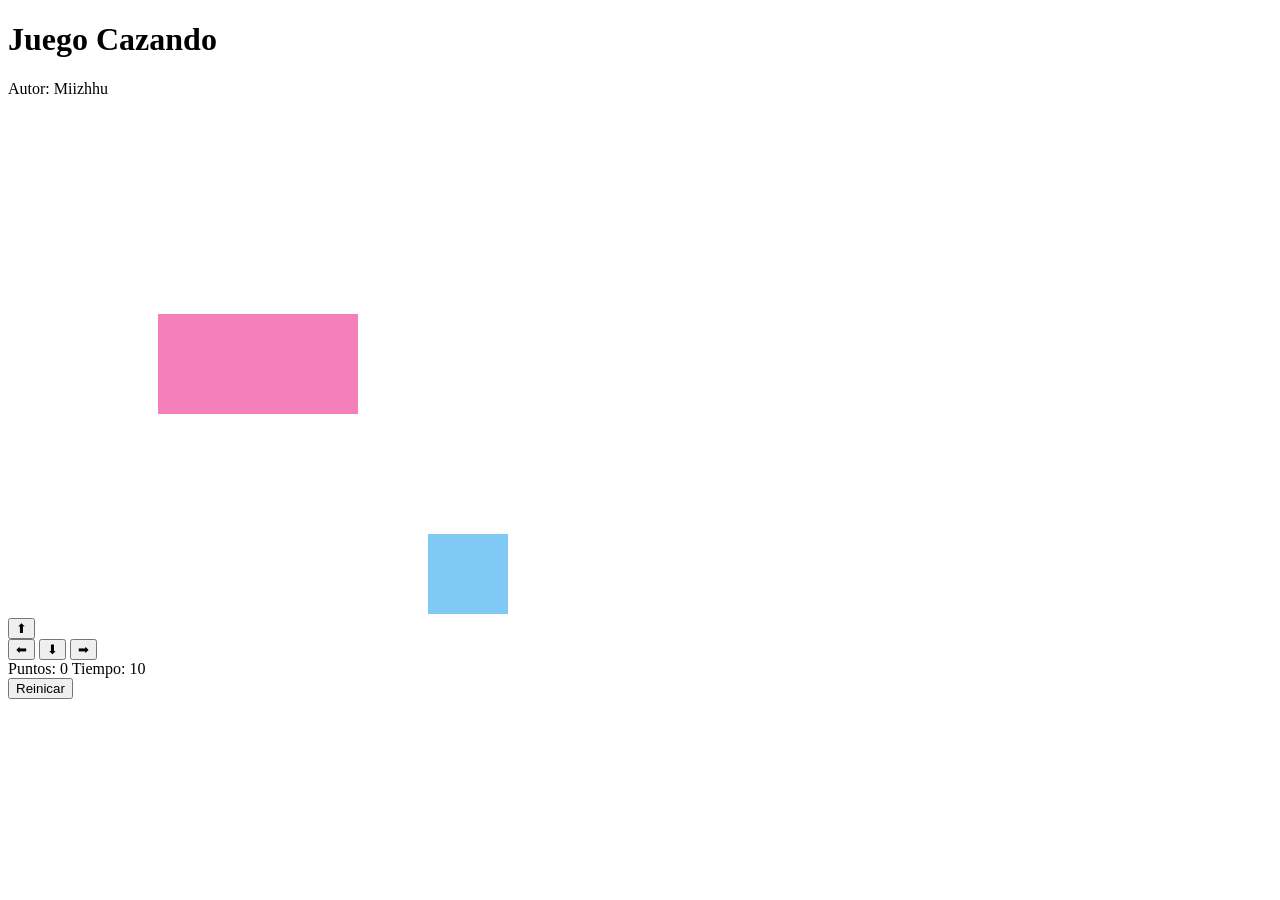
==== index.html @ d2724bd1 "se cambia el nombre a index" ====
<!DOCTYPE html>
<html>
<head>
  <title>Juego Cazando</title>
  <link rel="stylesheet" href="cazando.css">

</head>
<body onload="iniciarJuego()">

  <h1>Juego Cazando</h1>
  <p>Autor: Miizhhu </p>
  <canvas id="areaJuego" width="500" height="500"></canvas>

  <div class="controles">
    <button onclick="moverArriba()">⬆</button>
    <br>
    <button onclick="moverIzquierda()">⬅</button>
    <button onclick="moverAbajo()">⬇</button>
    <button onclick="moverDerecha()">➡</button>
  </div>


  <div class="panel">
    <span>Puntos: <span id="puntos">0</span></span>
    <span>Tiempo: <span id="tiempo">10</span></span>
  </div>
  
  <div>
    <button onclick="reiniciar()">Reinicar</button>
  </div>

  <p id="mensaje"></p>
  <script src="cazando.js"></script>
  <script src="utils.js"></script>

</body>
</html>
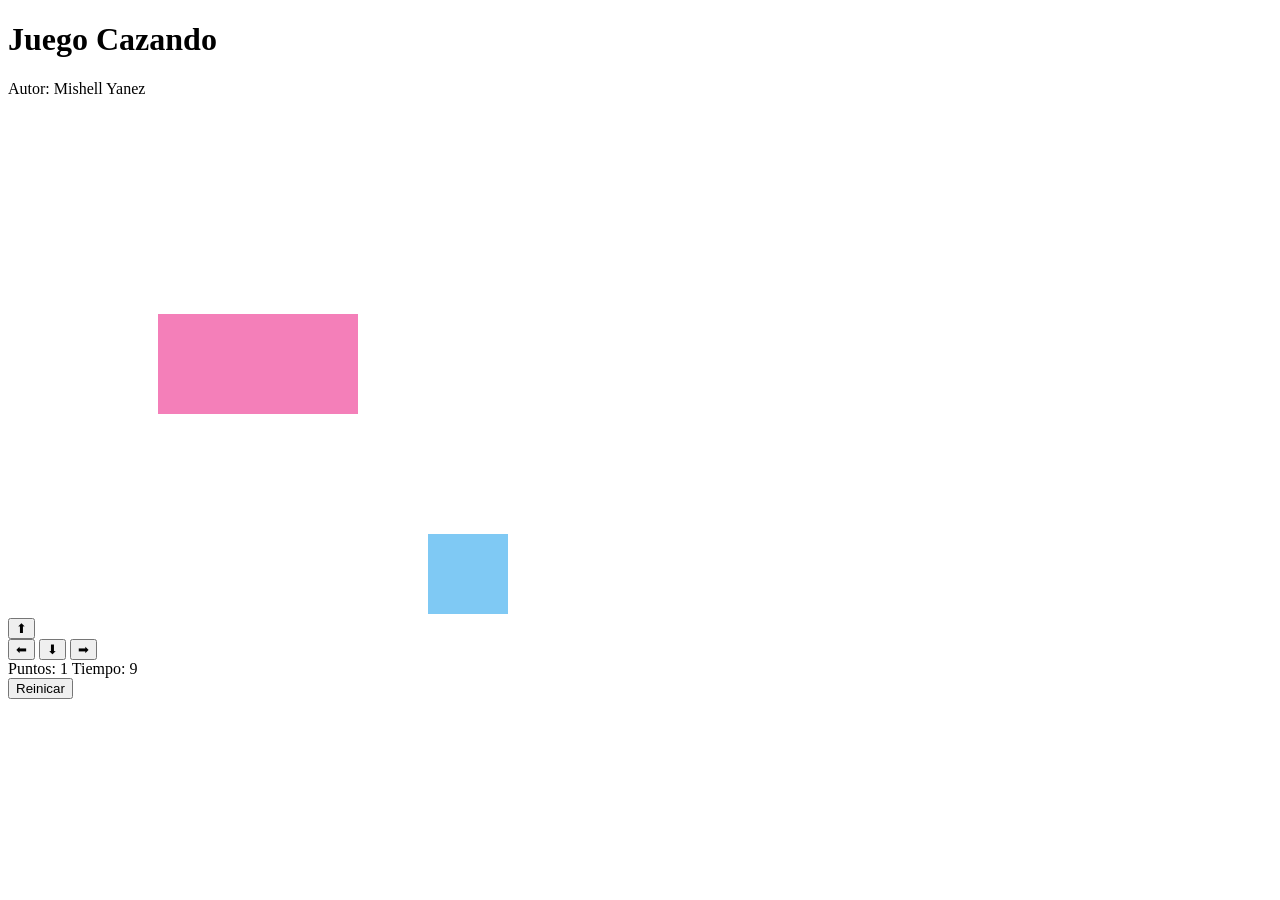
==== commit 9c423e82: "correciones hechas por el tutor" ====
--- a/index.html
+++ b/index.html
@@ -8,7 +8,7 @@
 <body onload="iniciarJuego()">
 
   <h1>Juego Cazando</h1>
-  <p>Autor: Miizhhu </p>
+  <p>Autor: Mishell Yanez </p>
   <canvas id="areaJuego" width="500" height="500"></canvas>
 
   <div class="controles">
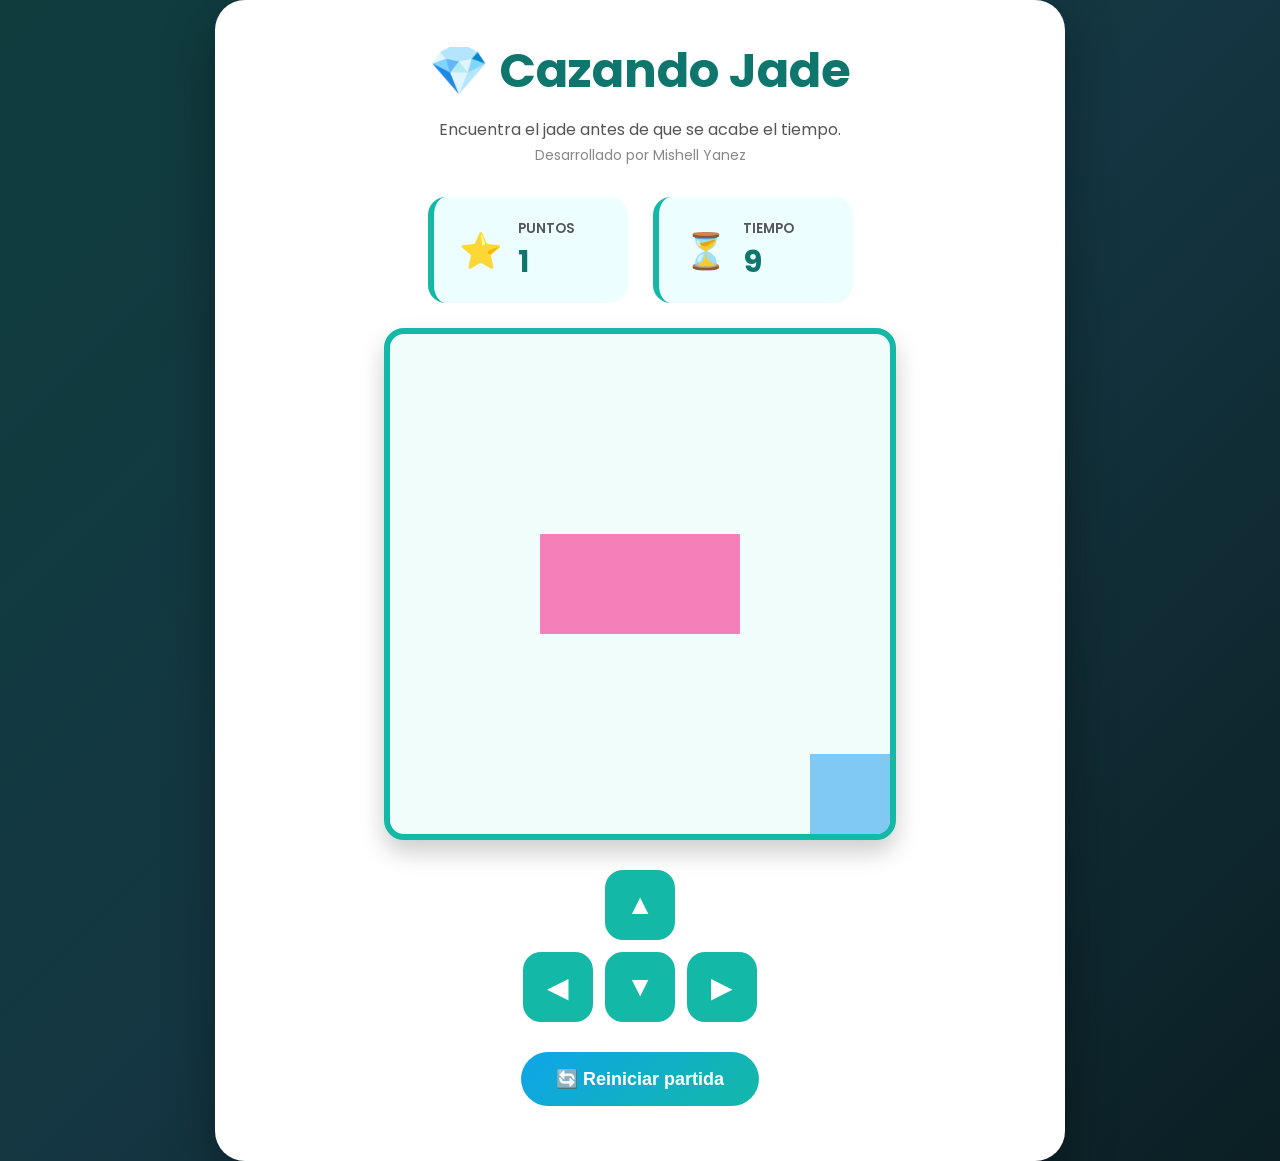
==== commit 001dcbd3: "dar un mejor estilo al juego" ====
--- a/index.html
+++ b/index.html
@@ -1,37 +1,108 @@
 <!DOCTYPE html>
-<html>
+<html lang="es">
+
 <head>
-  <title>Juego Cazando</title>
-  <link rel="stylesheet" href="cazando.css">
+
+    <meta charset="UTF-8">
+
+    <meta name="viewport" content="width=device-width, initial-scale=1.0">
+
+    <title>Cazando Jade</title>
+
+    <link rel="preconnect" href="https://fonts.googleapis.com">
+
+    <link rel="preconnect" href="https://fonts.gstatic.com" crossorigin>
+
+    <link href="https://fonts.googleapis.com/css2?family=Poppins:wght@300;400;600;700;800&display=swap" rel="stylesheet">
+
+    <link rel="stylesheet" href="cazando.css">
 
 </head>
+
 <body onload="iniciarJuego()">
 
-  <h1>Juego Cazando</h1>
-  <p>Autor: Mishell Yanez </p>
-  <canvas id="areaJuego" width="500" height="500"></canvas>
+<div class="contenedor">
 
-  <div class="controles">
-    <button onclick="moverArriba()">⬆</button>
-    <br>
-    <button onclick="moverIzquierda()">⬅</button>
-    <button onclick="moverAbajo()">⬇</button>
-    <button onclick="moverDerecha()">➡</button>
-  </div>
+    <div class="cabecera">
 
+        <h1>💎 Cazando Jade</h1>
 
-  <div class="panel">
-    <span>Puntos: <span id="puntos">0</span></span>
-    <span>Tiempo: <span id="tiempo">10</span></span>
-  </div>
-  
-  <div>
-    <button onclick="reiniciar()">Reinicar</button>
-  </div>
+        <p>
+            Encuentra el jade antes de que se acabe el tiempo.
+        </p>
 
-  <p id="mensaje"></p>
-  <script src="cazando.js"></script>
-  <script src="utils.js"></script>
+        <span>Desarrollado por Mishell Yanez</span>
+
+    </div>
+
+    <div class="panel">
+
+        <div class="info">
+
+            <span class="icono">⭐</span>
+
+            <div>
+
+                <small>PUNTOS</small>
+
+                <h2 id="puntos">0</h2>
+
+            </div>
+
+        </div>
+
+        <div class="info">
+
+            <span class="icono">⏳</span>
+
+            <div>
+
+                <small>TIEMPO</small>
+
+                <h2 id="tiempo">10</h2>
+
+            </div>
+
+        </div>
+
+    </div>
+
+    <div class="juego">
+
+        <canvas id="areaJuego" width="500" height="500"></canvas>
+
+    </div>
+
+    <div class="controles">
+
+        <button onclick="moverArriba()">▲</button>
+
+        <div>
+
+            <button onclick="moverIzquierda()">◀</button>
+
+            <button onclick="moverAbajo()">▼</button>
+
+            <button onclick="moverDerecha()">▶</button>
+
+        </div>
+
+    </div>
+
+    <button class="reiniciar" onclick="reiniciar()">
+
+        🔄 Reiniciar partida
+
+    </button>
+
+    <p id="mensaje"></p>
+
+</div>
+
+<script src="cazando.js"></script>
+
+<script src="utils.js"></script>
 
 </body>
+
 </html>
--- a/cazando.css
+++ b/cazando.css
@@ -0,0 +1,242 @@
+*{
+    margin:0;
+    padding:0;
+    box-sizing:border-box;
+}
+
+body{
+
+    font-family:'Poppins',sans-serif;
+
+    background:
+    radial-gradient(circle at top,#3CB37155 0%,transparent 25%),
+    radial-gradient(circle at bottom,#00BFFF55 0%,transparent 30%),
+    linear-gradient(135deg,#0F3D3E,#143642,#0B1F24);
+
+    min-height:100vh;
+
+    display:flex;
+
+    justify-content:center;
+
+    align-items:center;
+
+}
+
+.contenedor{
+
+    width:850px;
+
+    background:white;
+
+    border-radius:30px;
+
+    padding:35px;
+
+    box-shadow:0 20px 50px rgba(0,0,0,.35);
+
+}
+
+.cabecera{
+
+    text-align:center;
+
+    margin-bottom:30px;
+
+}
+
+.cabecera h1{
+
+    font-size:48px;
+
+    color:#0F766E;
+
+    margin-bottom:10px;
+
+}
+
+.cabecera p{
+
+    color:#555;
+
+}
+
+.cabecera span{
+
+    color:#888;
+
+    font-size:14px;
+
+}
+
+.panel{
+
+    display:flex;
+
+    justify-content:center;
+
+    gap:25px;
+
+    margin-bottom:25px;
+
+}
+
+.info{
+
+    display:flex;
+
+    align-items:center;
+
+    gap:15px;
+
+    background:#ECFEFF;
+
+    border-left:6px solid #14B8A6;
+
+    padding:18px 25px;
+
+    border-radius:18px;
+
+    min-width:200px;
+
+}
+
+.icono{
+
+    font-size:35px;
+
+}
+
+.info small{
+
+    color:#555;
+
+    font-weight:600;
+
+}
+
+.info h2{
+
+    color:#0F766E;
+
+    font-size:30px;
+
+}
+
+.juego{
+
+    display:flex;
+
+    justify-content:center;
+
+}
+
+canvas{
+
+    border-radius:20px;
+
+    border:6px solid #14B8A6;
+
+    background:#F0FDFA;
+
+    box-shadow:0 12px 25px rgba(0,0,0,.20);
+
+}
+
+.controles{
+
+    display:flex;
+
+    flex-direction:column;
+
+    align-items:center;
+
+    gap:12px;
+
+    margin-top:30px;
+
+}
+
+.controles div{
+
+    display:flex;
+
+    gap:12px;
+
+}
+
+.controles button{
+
+    width:70px;
+
+    height:70px;
+
+    border:none;
+
+    border-radius:18px;
+
+    background:#14B8A6;
+
+    color:white;
+
+    font-size:28px;
+
+    cursor:pointer;
+
+    transition:.3s;
+
+}
+
+.controles button:hover{
+
+    transform:translateY(-4px);
+
+    background:#0F766E;
+
+}
+
+.reiniciar{
+
+    display:block;
+
+    margin:30px auto 10px;
+
+    padding:16px 35px;
+
+    border:none;
+
+    border-radius:40px;
+
+    background:linear-gradient(135deg,#0EA5E9,#14B8A6);
+
+    color:white;
+
+    font-size:18px;
+
+    font-weight:700;
+
+    cursor:pointer;
+
+    transition:.3s;
+
+}
+
+.reiniciar:hover{
+
+    transform:scale(1.05);
+
+}
+
+#mensaje{
+
+    text-align:center;
+
+    margin-top:20px;
+
+    font-size:22px;
+
+    font-weight:700;
+
+    color:#DC2626;
+
+}
